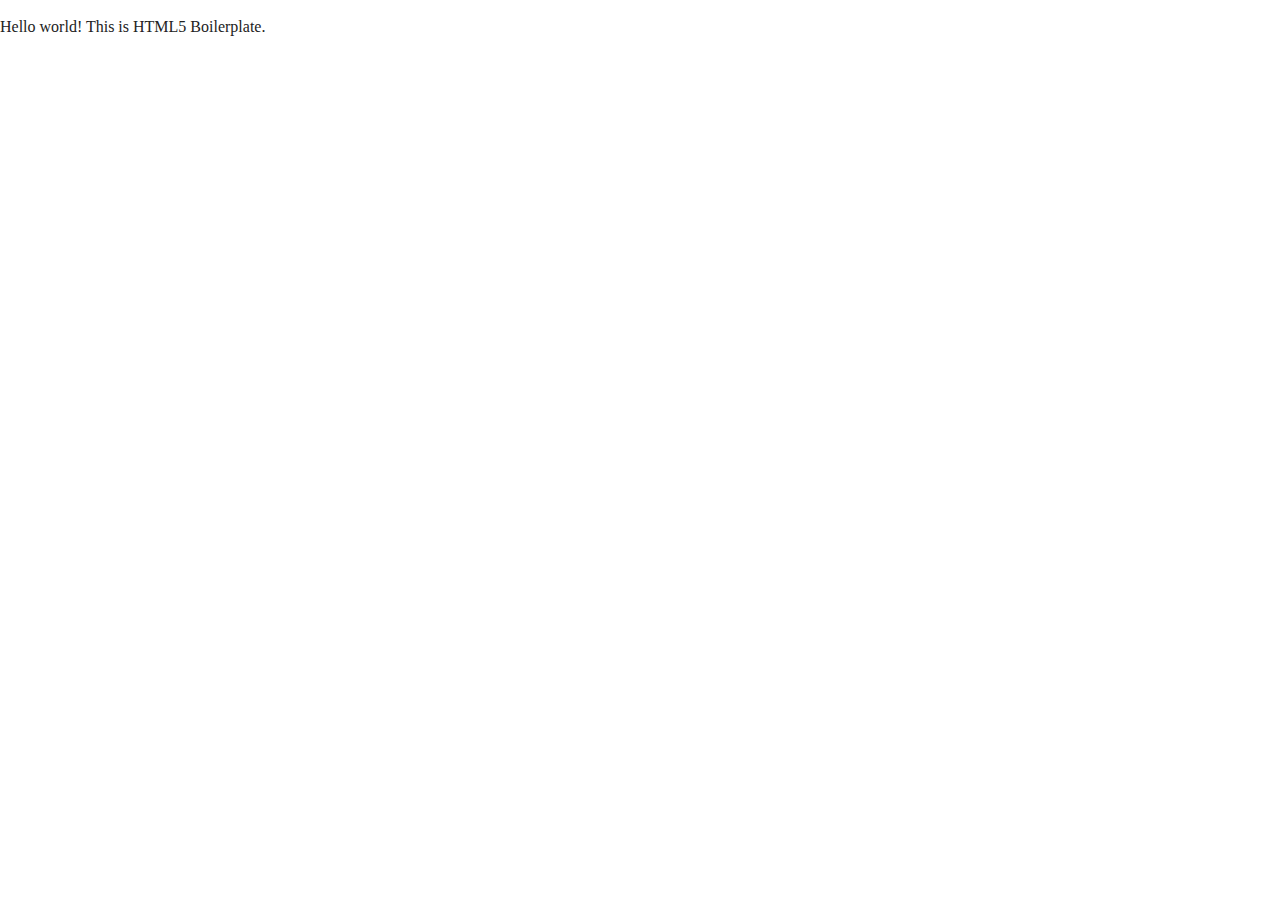
==== bio.html @ 2c354356 "Base html and css files" ====
<!doctype html>
<html class="no-js" lang="EN">

<head>
  <meta charset="utf-8">
  <title></title>
  <meta name="description" content="">
  <meta name="viewport" content="width=device-width, initial-scale=1">

  <meta property="og:title" content="">
  <meta property="og:type" content="">
  <meta property="og:url" content="">
  <meta property="og:image" content="">

  <link rel="manifest" href="site.webmanifest">
  <link rel="apple-touch-icon" href="icon.png">
  <!-- Place favicon.ico in the root directory -->

  <link rel="stylesheet" href="css/normalize.css">
  <link rel="stylesheet" href="css/main.css">

  <meta name="theme-color" content="#fafafa">
</head>

<body>

  <p>Hello world! This is HTML5 Boilerplate.</p>

</body>

</html>
---- css/main.css ----
/*! HTML5 Boilerplate v8.0.0 | MIT License | https://html5boilerplate.com/ */

/* main.css 2.1.0 | MIT License | https://github.com/h5bp/main.css#readme */
/*
 * What follows is the result of much research on cross-browser styling.
 * Credit left inline and big thanks to Nicolas Gallagher, Jonathan Neal,
 * Kroc Camen, and the H5BP dev community and team.
 */

/* ==========================================================================
   Base styles: opinionated defaults
   ========================================================================== */

html {
  color: #222;
  font-size: 1em;
  line-height: 1.4;
}

/*
 * Remove text-shadow in selection highlight:
 * https://twitter.com/miketaylr/status/12228805301
 *
 * Vendor-prefixed and regular ::selection selectors cannot be combined:
 * https://stackoverflow.com/a/16982510/7133471
 *
 * Customize the background color to match your design.
 */

::-moz-selection {
  background: #b3d4fc;
  text-shadow: none;
}

::selection {
  background: #b3d4fc;
  text-shadow: none;
}

/*
 * A better looking default horizontal rule
 */

hr {
  display: block;
  height: 1px;
  border: 0;
  border-top: 1px solid #ccc;
  margin: 1em 0;
  padding: 0;
}

/*
 * Remove the gap between audio, canvas, iframes,
 * images, videos and the bottom of their containers:
 * https://github.com/h5bp/html5-boilerplate/issues/440
 */

audio,
canvas,
iframe,
img,
svg,
video {
  vertical-align: middle;
}

/*
 * Remove default fieldset styles.
 */

fieldset {
  border: 0;
  margin: 0;
  padding: 0;
}

/*
 * Allow only vertical resizing of textareas.
 */

textarea {
  resize: vertical;
}

/* ==========================================================================
   Author's custom styles
   ========================================================================== */

/* ==========================================================================
   Helper classes
   ========================================================================== */

/*
 * Hide visually and from screen readers
 */

.hidden,
[hidden] {
  display: none !important;
}

/*
 * Hide only visually, but have it available for screen readers:
 * https://snook.ca/archives/html_and_css/hiding-content-for-accessibility
 *
 * 1. For long content, line feeds are not interpreted as spaces and small width
 *    causes content to wrap 1 word per line:
 *    https://medium.com/@jessebeach/beware-smushed-off-screen-accessible-text-5952a4c2cbfe
 */

.sr-only {
  border: 0;
  clip: rect(0, 0, 0, 0);
  height: 1px;
  margin: -1px;
  overflow: hidden;
  padding: 0;
  position: absolute;
  white-space: nowrap;
  width: 1px;
  /* 1 */
}

/*
 * Extends the .sr-only class to allow the element
 * to be focusable when navigated to via the keyboard:
 * https://www.drupal.org/node/897638
 */

.sr-only.focusable:active,
.sr-only.focusable:focus {
  clip: auto;
  height: auto;
  margin: 0;
  overflow: visible;
  position: static;
  white-space: inherit;
  width: auto;
}

/*
 * Hide visually and from screen readers, but maintain layout
 */

.invisible {
  visibility: hidden;
}

/*
 * Clearfix: contain floats
 *
 * For modern browsers
 * 1. The space content is one way to avoid an Opera bug when the
 *    `contenteditable` attribute is included anywhere else in the document.
 *    Otherwise it causes space to appear at the top and bottom of elements
 *    that receive the `clearfix` class.
 * 2. The use of `table` rather than `block` is only necessary if using
 *    `:before` to contain the top-margins of child elements.
 */

.clearfix::before,
.clearfix::after {
  content: " ";
  display: table;
}

.clearfix::after {
  clear: both;
}

/* ==========================================================================
   EXAMPLE Media Queries for Responsive Design.
   These examples override the primary ('mobile first') styles.
   Modify as content requires.
   ========================================================================== */

@media only screen and (min-width: 35em) {
  /* Style adjustments for viewports that meet the condition */
}

@media print,
  (-webkit-min-device-pixel-ratio: 1.25),
  (min-resolution: 1.25dppx),
  (min-resolution: 120dpi) {
  /* Style adjustments for high resolution devices */
}

/* ==========================================================================
   Print styles.
   Inlined to avoid the additional HTTP request:
   https://www.phpied.com/delay-loading-your-print-css/
   ========================================================================== */

@media print {
  *,
  *::before,
  *::after {
    background: #fff !important;
    color: #000 !important;
    /* Black prints faster */
    box-shadow: none !important;
    text-shadow: none !important;
  }

  a,
  a:visited {
    text-decoration: underline;
  }

  a[href]::after {
    content: " (" attr(href) ")";
  }

  abbr[title]::after {
    content: " (" attr(title) ")";
  }

  /*
   * Don't show links that are fragment identifiers,
   * or use the `javascript:` pseudo protocol
   */
  a[href^="#"]::after,
  a[href^="javascript:"]::after {
    content: "";
  }

  pre {
    white-space: pre-wrap !important;
  }

  pre,
  blockquote {
    border: 1px solid #999;
    page-break-inside: avoid;
  }

  /*
   * Printing Tables:
   * https://web.archive.org/web/20180815150934/http://css-discuss.incutio.com/wiki/Printing_Tables
   */
  thead {
    display: table-header-group;
  }

  tr,
  img {
    page-break-inside: avoid;
  }

  p,
  h2,
  h3 {
    orphans: 3;
    widows: 3;
  }

  h2,
  h3 {
    page-break-after: avoid;
  }
}
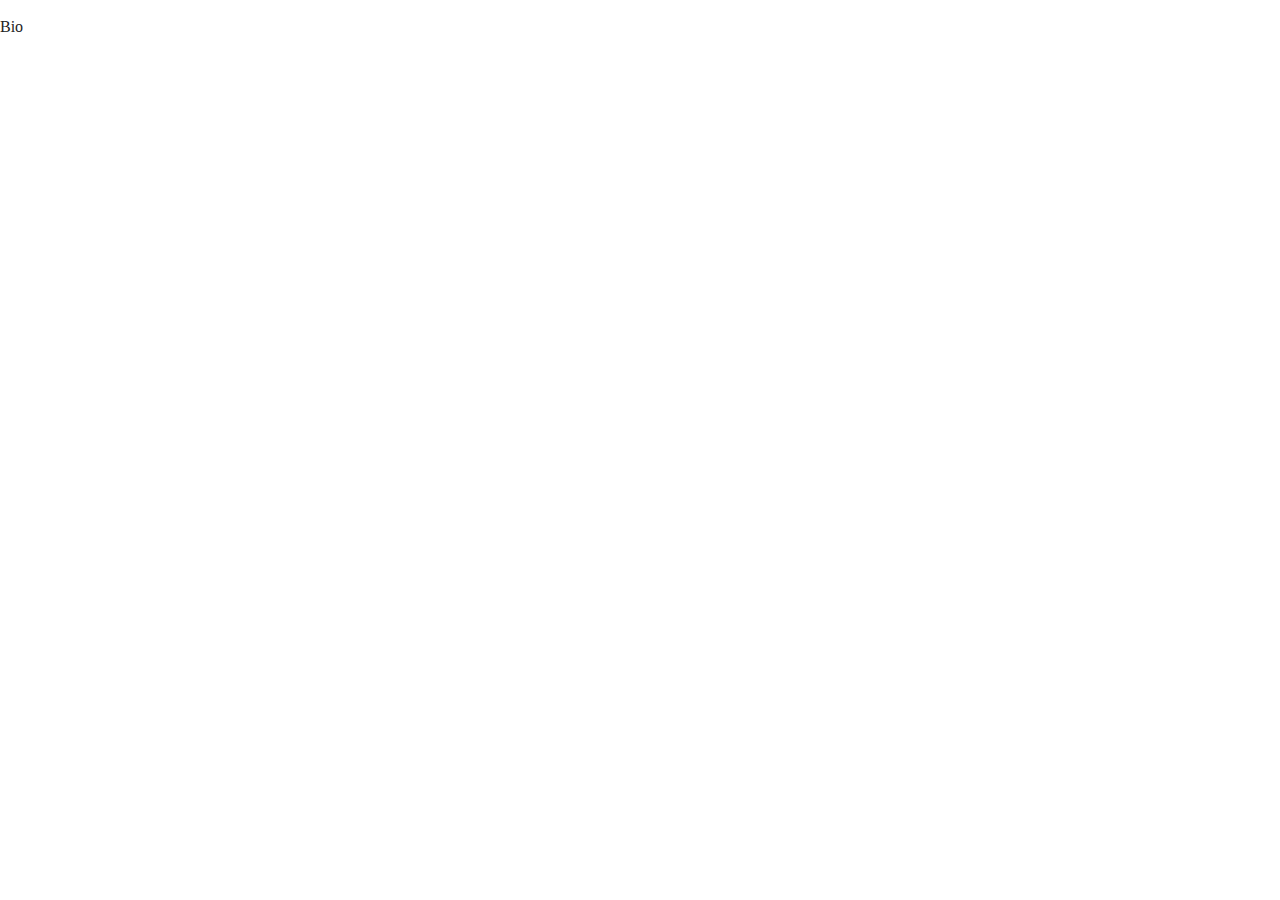
==== commit 8770c4d3: "Basic index page completed" ====
--- a/bio.html
+++ b/bio.html
@@ -24,7 +24,7 @@
 
 <body>
 
-  <p>Hello world! This is HTML5 Boilerplate.</p>
+  <p>Bio</p>
 
 </body>
 
--- a/css/main.css
+++ b/css/main.css
@@ -261,3 +261,48 @@
   }
 }
 
+.business-card {
+  display: grid;
+  grid-template-columns: 1fr 2fr;
+  grid-template-rows: 250px 100px;
+  max-width: 80%;
+  margin: auto;
+  margin-top: 16px;
+}
+
+.card-sidebar {
+  grid-row-start: 1;
+  grid-row-end: span 2;
+  background-color: #222222;
+  border-radius: 20px 0px 0px 20px;
+  display: flex;
+  align-items: center;
+  justify-content: center;
+}
+
+.card-sidebar img {
+  border-radius: 999px;
+  border: solid orange;
+}
+
+.card-main {
+  padding: 0px 16px;
+  grid-row-start: 1;
+  border-top:#222222 solid 2px;
+  border-right: #222222 solid 2px;
+  border-radius: 0px 20px;
+}
+
+.card-links {
+  grid-column-start: 2;
+  grid-row-start: 2;
+  border-right: #222222 solid 2px;
+  border-bottom: #222222 solid 2px;
+  border-radius: 0px 0px 20px;
+  padding-top: 16px;
+}
+
+.card-links img {
+  max-width: 50px;
+  padding: 10px;
+}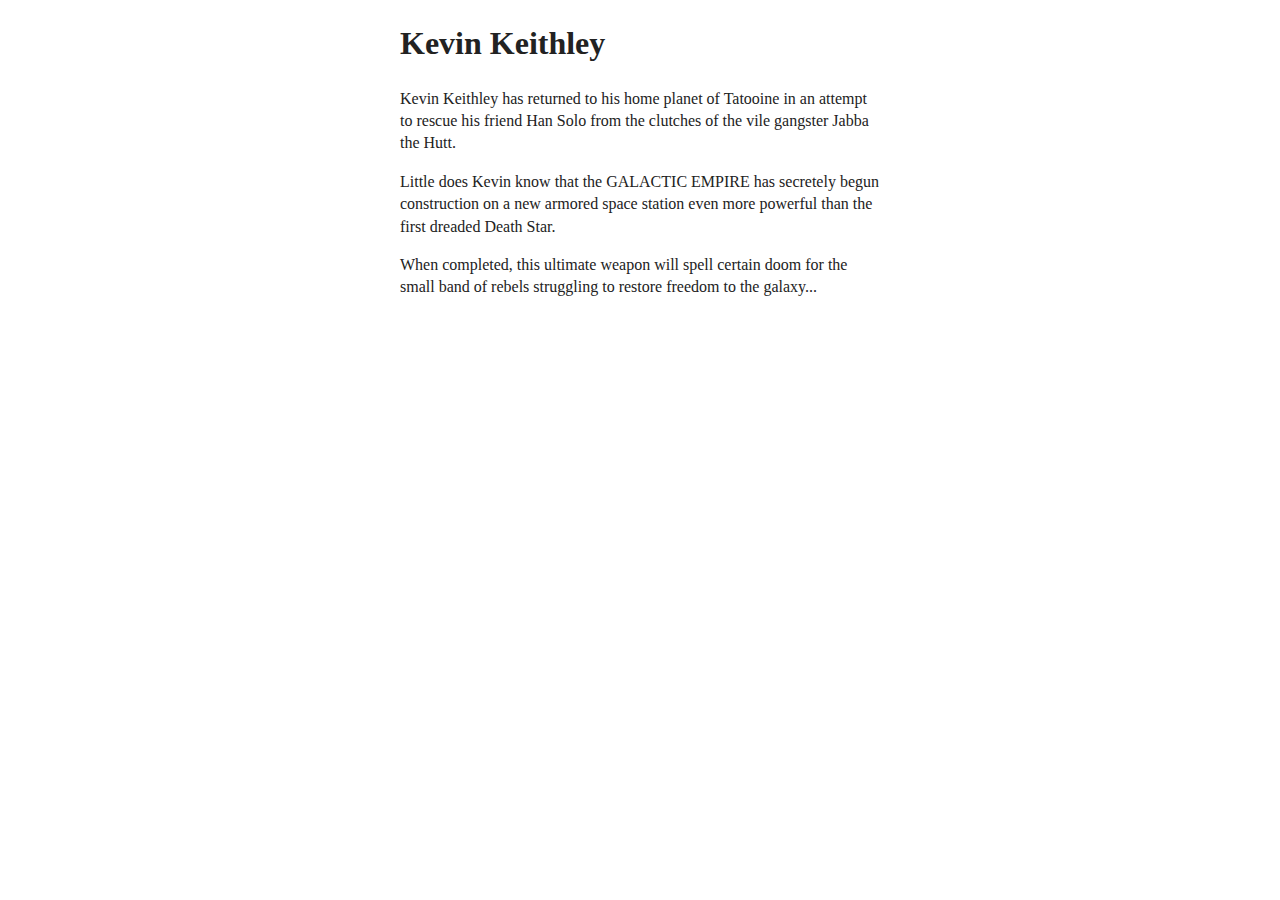
==== commit ab8f2383: "Finish bio and resume text" ====
--- a/bio.html
+++ b/bio.html
@@ -3,7 +3,7 @@
 
 <head>
   <meta charset="utf-8">
-  <title></title>
+  <title>Kevin Keithley</title>
   <meta name="description" content="">
   <meta name="viewport" content="width=device-width, initial-scale=1">
 
@@ -23,8 +23,21 @@
 </head>
 
 <body>
+<div class="bio">
+    <h1>Kevin Keithley</h1>
+    <p>Kevin Keithley has returned to his home planet of Tatooine in an attempt to rescue his friend Han Solo
+        from the clutches of the vile gangster Jabba the Hutt.
+    </p>
+    <p>
+        Little does Kevin know that the GALACTIC EMPIRE has secretely begun construction
+        on a new armored space station even more powerful than the first dreaded Death Star.
+    </p>
+    <p>
+        When completed, this ultimate weapon will spell certain doom for the small band of rebels struggling
+        to restore freedom to the galaxy...
+    </p>
+</div>
 
-  <p>Bio</p>
 
 </body>
 
--- a/css/main.css
+++ b/css/main.css
@@ -264,8 +264,8 @@
 .business-card {
   display: grid;
   grid-template-columns: 1fr 2fr;
-  grid-template-rows: 250px 100px;
-  max-width: 80%;
+  grid-template-rows: 5fr 2fr;
+  max-width: 70%;
   margin: auto;
   margin-top: 16px;
 }
@@ -305,4 +305,24 @@
 .card-links img {
   max-width: 50px;
   padding: 10px;
+}
+
+.card-main a {
+  text-decoration: none;
+  color: orange;
+  font-weight: 700;
+}
+
+.card-main a:hover {
+  text-decoration: underline;
+}
+
+.resume {
+  max-width: 30em;
+  margin: auto;
+}
+
+.bio {
+  max-width: 30em;
+  margin: auto;
 }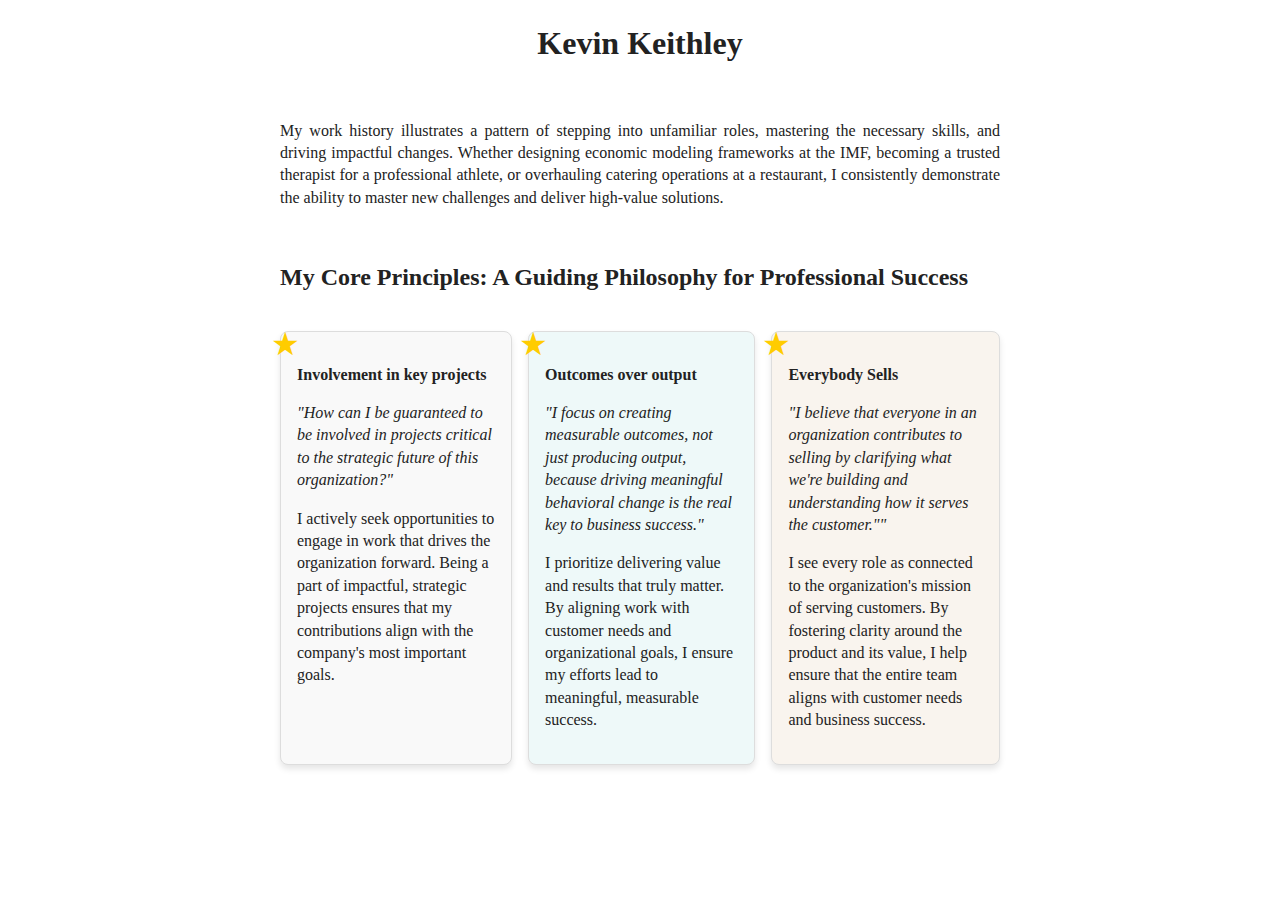
==== commit 9379496d: "First pass at bio page with grid" ====
--- a/bio.html
+++ b/bio.html
@@ -2,41 +2,75 @@
 <html class="no-js" lang="EN">
 
 <head>
-  <meta charset="utf-8">
-  <title>Kevin Keithley</title>
-  <meta name="description" content="">
-  <meta name="viewport" content="width=device-width, initial-scale=1">
+    <meta charset="utf-8">
+    <title>Kevin Keithley</title>
+    <meta name="description" content="">
+    <meta name="viewport" content="width=device-width, initial-scale=1">
 
-  <meta property="og:title" content="">
-  <meta property="og:type" content="">
-  <meta property="og:url" content="">
-  <meta property="og:image" content="">
+    <meta property="og:title" content="">
+    <meta property="og:type" content="">
+    <meta property="og:url" content="">
+    <meta property="og:image" content="">
 
-  <link rel="manifest" href="site.webmanifest">
-  <link rel="apple-touch-icon" href="icon.png">
-  <!-- Place favicon.ico in the root directory -->
+    <link rel="manifest" href="site.webmanifest">
+    <link rel="apple-touch-icon" href="icon.png">
+    <!-- Place favicon.ico in the root directory -->
 
-  <link rel="stylesheet" href="css/normalize.css">
-  <link rel="stylesheet" href="css/main.css">
+    <link rel="stylesheet" href="css/normalize.css">
+    <link rel="stylesheet" href="css/main.css">
 
-  <meta name="theme-color" content="#fafafa">
+    <meta name="theme-color" content="#fafafa">
 </head>
 
 <body>
-<div class="bio">
-    <h1>Kevin Keithley</h1>
-    <p>Kevin Keithley has returned to his home planet of Tatooine in an attempt to rescue his friend Han Solo
-        from the clutches of the vile gangster Jabba the Hutt.
-    </p>
-    <p>
-        Little does Kevin know that the GALACTIC EMPIRE has secretely begun construction
-        on a new armored space station even more powerful than the first dreaded Death Star.
-    </p>
-    <p>
-        When completed, this ultimate weapon will spell certain doom for the small band of rebels struggling
-        to restore freedom to the galaxy...
-    </p>
-</div>
+    <div class="bio">
+        <h1 class="name">Kevin Keithley</h1>
+        <p class="summary">
+            My work history illustrates a pattern of stepping into unfamiliar roles,
+            mastering the necessary skills, and driving impactful changes. Whether
+            designing economic modeling frameworks at the IMF, becoming a trusted
+            therapist for a professional athlete, or overhauling catering operations
+            at a restaurant, I consistently demonstrate the ability to master new
+            challenges and deliver high-value solutions.
+        </p>
+        <h2 class="principles">My Core Principles: A Guiding Philosophy for
+            Professional Success
+        </h2>
+        <div class="principle-card card-1">
+            <p>Involvement in key projects</p>
+            <p>"How can I be guaranteed to be involved in projects critical
+                to the strategic future of this organization?"
+            </p>
+            <p>I actively seek opportunities to engage in work that drives the
+                organization forward. Being a part of impactful, strategic projects
+                ensures that my contributions align with the company's most important
+                goals.
+            </p>
+        </div>
+        <div class="principle-card card-2">
+            <p>Outcomes over output</p>
+            <p>"I focus on creating measurable outcomes, not just producing output,
+                because driving meaningful behavioral change is the real key to
+                business success."
+            </p>
+            <p>I prioritize delivering value and results that truly matter. By aligning
+                work with customer needs and organizational goals, I ensure my efforts
+                lead to meaningful, measurable success.
+            </p>
+        </div>
+        <div class="principle-card card-3">
+            <p>Everybody Sells</p>
+            <p>"I believe that everyone in an organization contributes to selling
+                by clarifying what we're building and understanding how it serves
+                the customer.""
+            </p>
+            <p>I see every role as connected to the organization's mission of serving
+                customers. By fostering clarity around the product and its value, I
+                help ensure that the entire team aligns with customer needs and
+                business success.
+            </p>
+        </div>
+    </div>
 
 
 </body>
--- a/css/main.css
+++ b/css/main.css
@@ -180,9 +180,9 @@
 }
 
 @media print,
-  (-webkit-min-device-pixel-ratio: 1.25),
-  (min-resolution: 1.25dppx),
-  (min-resolution: 120dpi) {
+(-webkit-min-device-pixel-ratio: 1.25),
+(min-resolution: 1.25dppx),
+(min-resolution: 120dpi) {
   /* Style adjustments for high resolution devices */
 }
 
@@ -193,6 +193,7 @@
    ========================================================================== */
 
 @media print {
+
   *,
   *::before,
   *::after {
@@ -288,7 +289,7 @@
 .card-main {
   padding: 0px 16px;
   grid-row-start: 1;
-  border-top:#222222 solid 2px;
+  border-top: #222222 solid 2px;
   border-right: #222222 solid 2px;
   border-radius: 0px 20px;
 }
@@ -323,6 +324,67 @@
 }
 
 .bio {
-  max-width: 30em;
+  max-width: 45em;
   margin: auto;
+  display: grid;
+  gap: 1em;
+  grid-template-areas:
+    "name name name"
+    "summary summary summary"
+    "principles principles principles"
+    "card-1 card-2 card-3";
+}
+
+.name {
+  grid-area: name;
+  text-align: center;
+}
+
+.summary {
+  grid-area: summary;
+  text-align: justify;
+}
+
+.principles {
+  grid-area: principles;
+}
+
+.principle-card {
+  padding: 1em;
+  border: 1px solid #ddd;
+  border-radius: 8px;
+  box-shadow: 0 4px 6px rgba(0, 0, 0, 0.1);
+  position: relative;
+}
+
+.principle-card:nth-of-type(1) {
+  grid-area: card-1;
+  background-color: #f9f9f9;
+}
+
+.principle-card:nth-of-type(2) {
+  grid-area: card-2;
+  background-color: #eef9f9;
+}
+
+.principle-card:nth-of-type(3) {
+  grid-area: card-3;
+  background-color: #f9f4ee;
+}
+
+.principle-card p:first-of-type {
+  font-weight: bold;
+}
+
+.principle-card p:nth-of-type(2) {
+  font-style: italic;
+}
+
+.principle-card::before {
+  content: "★";
+  position: absolute;
+  top: -10px;
+  left: -10px;
+  font-size: 2em;
+  color: #ffcc00;
 }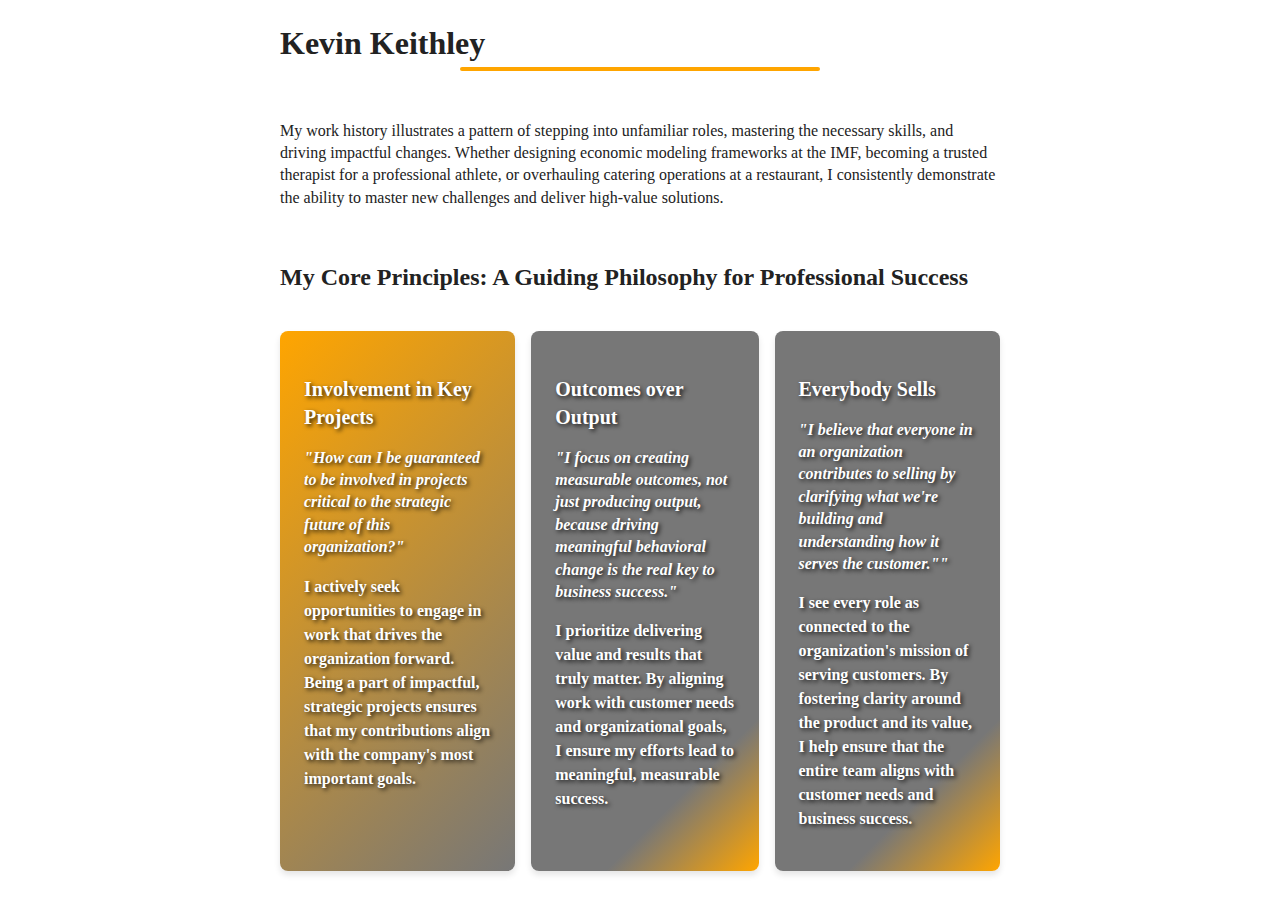
==== commit fe183fa3: "Add responsive styling" ====
--- a/bio.html
+++ b/bio.html
@@ -37,7 +37,7 @@
             Professional Success
         </h2>
         <div class="principle-card card-1">
-            <p>Involvement in key projects</p>
+            <p>Involvement in Key Projects</p>
             <p>"How can I be guaranteed to be involved in projects critical
                 to the strategic future of this organization?"
             </p>
@@ -48,7 +48,7 @@
             </p>
         </div>
         <div class="principle-card card-2">
-            <p>Outcomes over output</p>
+            <p>Outcomes over Output</p>
             <p>"I focus on creating measurable outcomes, not just producing output,
                 because driving meaningful behavioral change is the real key to
                 business success."
--- a/css/main.css
+++ b/css/main.css
@@ -335,14 +335,48 @@
     "card-1 card-2 card-3";
 }
 
+/* Responsive Design: Stack Cards on Smaller Screens */
+@media (max-width: 600px) {
+  .bio {
+    grid-template-areas:
+      "name"
+      "summary"
+      "principles"
+      "card-1"
+      "card-2"
+      "card-3";
+  }
+
+  .principle-card {
+    grid-column: span 1;
+    /* Ensure cards take up full width */
+  }
+}
+
 .name {
   grid-area: name;
-  text-align: center;
+  position: relative;
+}
+
+.name::after {
+  content: "";
+  position: absolute;
+  left: 50%;
+  bottom: -5px;
+  /* Adjust spacing between text and underline */
+  transform: translateX(-50%);
+  width: 50%;
+  /* Length of the underline */
+  height: 4px;
+  /* Thickness of the underline */
+  background: orange;
+  /* Underline color */
+  border-radius: 2px;
+  /* Smooth edges for a polished look */
 }
 
 .summary {
   grid-area: summary;
-  text-align: justify;
 }
 
 .principles {
@@ -350,41 +384,53 @@
 }
 
 .principle-card {
-  padding: 1em;
-  border: 1px solid #ddd;
+  padding: 1.5em;
   border-radius: 8px;
   box-shadow: 0 4px 6px rgba(0, 0, 0, 0.1);
   position: relative;
+  color: white;
+  text-shadow: 2px 2px 4px rgba(0, 0, 0, 0.8);
+  transition: transform 0.3s ease, box-shadow 0.3s ease;
 }
 
 .principle-card:nth-of-type(1) {
-  grid-area: card-1;
-  background-color: #f9f9f9;
+  background: linear-gradient(135deg, orange, #777777);
 }
 
 .principle-card:nth-of-type(2) {
-  grid-area: card-2;
-  background-color: #eef9f9;
+  background: linear-gradient(135deg, #777777 80%, orange);
 }
 
 .principle-card:nth-of-type(3) {
-  grid-area: card-3;
-  background-color: #f9f4ee;
-}
-
+  background: linear-gradient(135deg, #777777 80%, orange);
+}
+
+/* Hover effect */
+.principle-card:hover {
+  transform: translateY(-5px);
+  box-shadow: 0 6px 10px rgba(0, 0, 0, 0.2);
+}
+
+/* Paragraph Styling */
 .principle-card p:first-of-type {
   font-weight: bold;
+  font-size: 1.25em;
+  /* Increase font size for titles */
+  margin-bottom: 0.5em;
+  /* Add spacing below title for clarity */
 }
 
 .principle-card p:nth-of-type(2) {
   font-style: italic;
-}
-
-.principle-card::before {
-  content: "★";
-  position: absolute;
-  top: -10px;
-  left: -10px;
-  font-size: 2em;
-  color: #ffcc00;
+  font-weight: 600;
+  /* Increase font weight for better emphasis */
+  margin-bottom: 0.5em;
+  /* Add spacing below italicized paragraph */
+}
+
+.principle-card p:nth-of-type(3) {
+  font-weight: 600;
+  /* Increase font weight for better emphasis */
+  line-height: 1.5;
+  /* Improve readability with slightly larger line spacing */
 }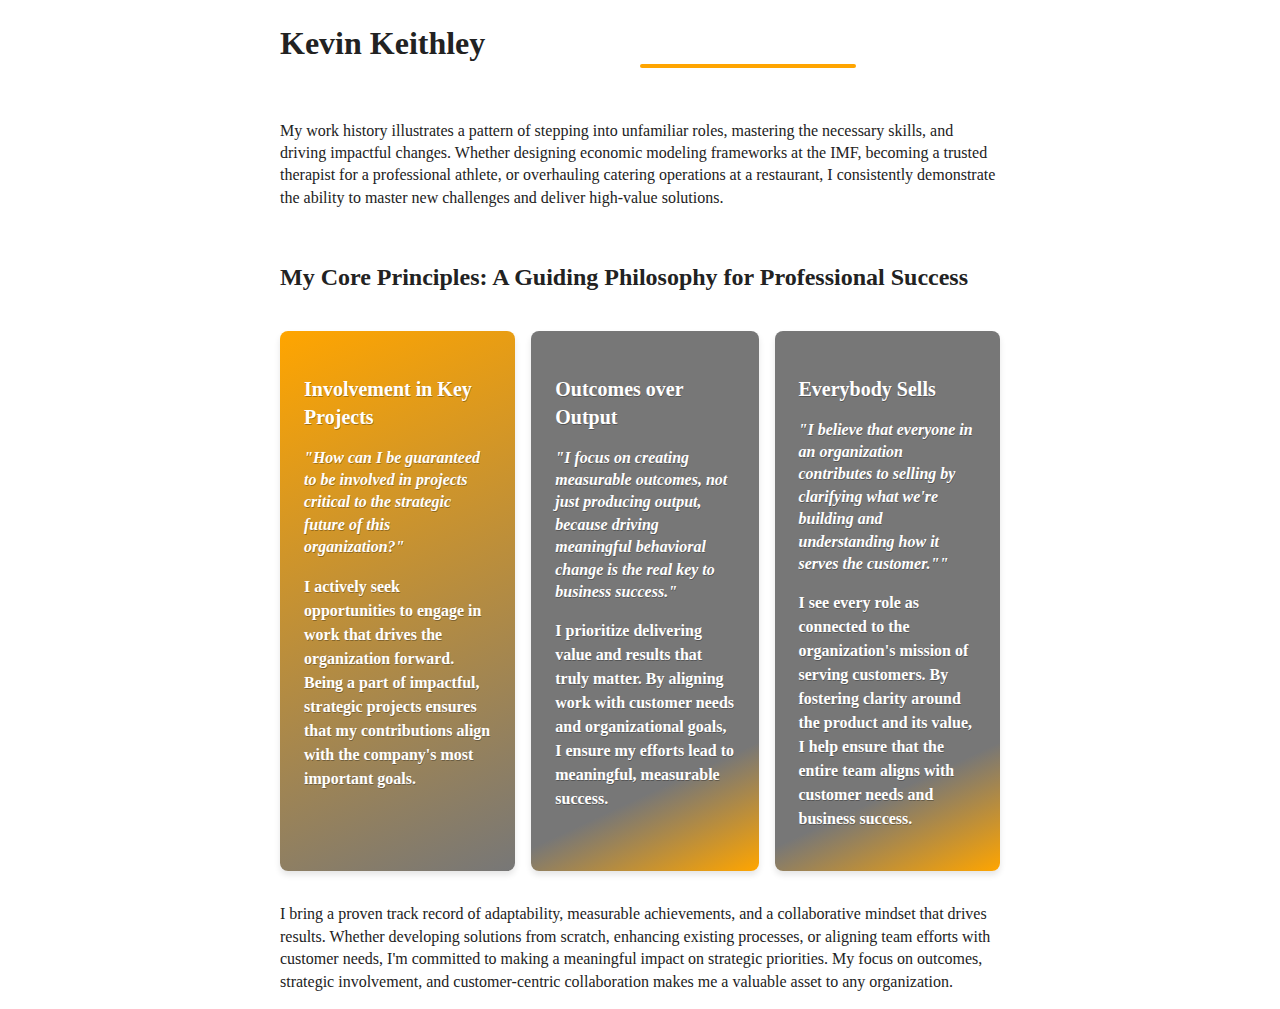
==== commit 36d40276: "Add summary section" ====
--- a/bio.html
+++ b/bio.html
@@ -70,6 +70,17 @@
                 business success.
             </p>
         </div>
+
+        <div class="experience">
+            <p>I bring a proven track record of adaptability, measurable achievements,
+                and a collaborative mindset that drives results. Whether developing
+                solutions from scratch, enhancing existing processes, or aligning
+                team efforts with customer needs, I'm committed to making a meaningful
+                impact on strategic priorities. My focus on outcomes, strategic
+                involvement, and customer-centric collaboration makes me a valuable
+                asset to any organization.
+            </p>
+        </div>
     </div>
 
 
--- a/css/main.css
+++ b/css/main.css
@@ -332,7 +332,8 @@
     "name name name"
     "summary summary summary"
     "principles principles principles"
-    "card-1 card-2 card-3";
+    "card-1 card-2 card-3"
+    "experience experience experience";
 }
 
 /* Responsive Design: Stack Cards on Smaller Screens */
@@ -344,13 +345,18 @@
       "principles"
       "card-1"
       "card-2"
-      "card-3";
+      "card-3"
+      "experience";
   }
 
   .principle-card {
     grid-column: span 1;
     /* Ensure cards take up full width */
   }
+}
+
+.experience {
+  grid-area: experience;
 }
 
 .name {
@@ -362,10 +368,9 @@
   content: "";
   position: absolute;
   left: 50%;
-  bottom: -5px;
+  bottom: -2px;
   /* Adjust spacing between text and underline */
-  transform: translateX(-50%);
-  width: 50%;
+  width: 30%;
   /* Length of the underline */
   height: 4px;
   /* Thickness of the underline */
@@ -389,20 +394,20 @@
   box-shadow: 0 4px 6px rgba(0, 0, 0, 0.1);
   position: relative;
   color: white;
-  text-shadow: 2px 2px 4px rgba(0, 0, 0, 0.8);
+  text-shadow: 0.5px 0.5px 0.5px rgba(0, 0, 0, 0.3);
   transition: transform 0.3s ease, box-shadow 0.3s ease;
 }
 
 .principle-card:nth-of-type(1) {
-  background: linear-gradient(135deg, orange, #777777);
+  background: linear-gradient(155deg, orange, #777777);
 }
 
 .principle-card:nth-of-type(2) {
-  background: linear-gradient(135deg, #777777 80%, orange);
+  background: linear-gradient(155deg, #777777 80%, orange);
 }
 
 .principle-card:nth-of-type(3) {
-  background: linear-gradient(135deg, #777777 80%, orange);
+  background: linear-gradient(155deg, #777777 80%, orange);
 }
 
 /* Hover effect */
